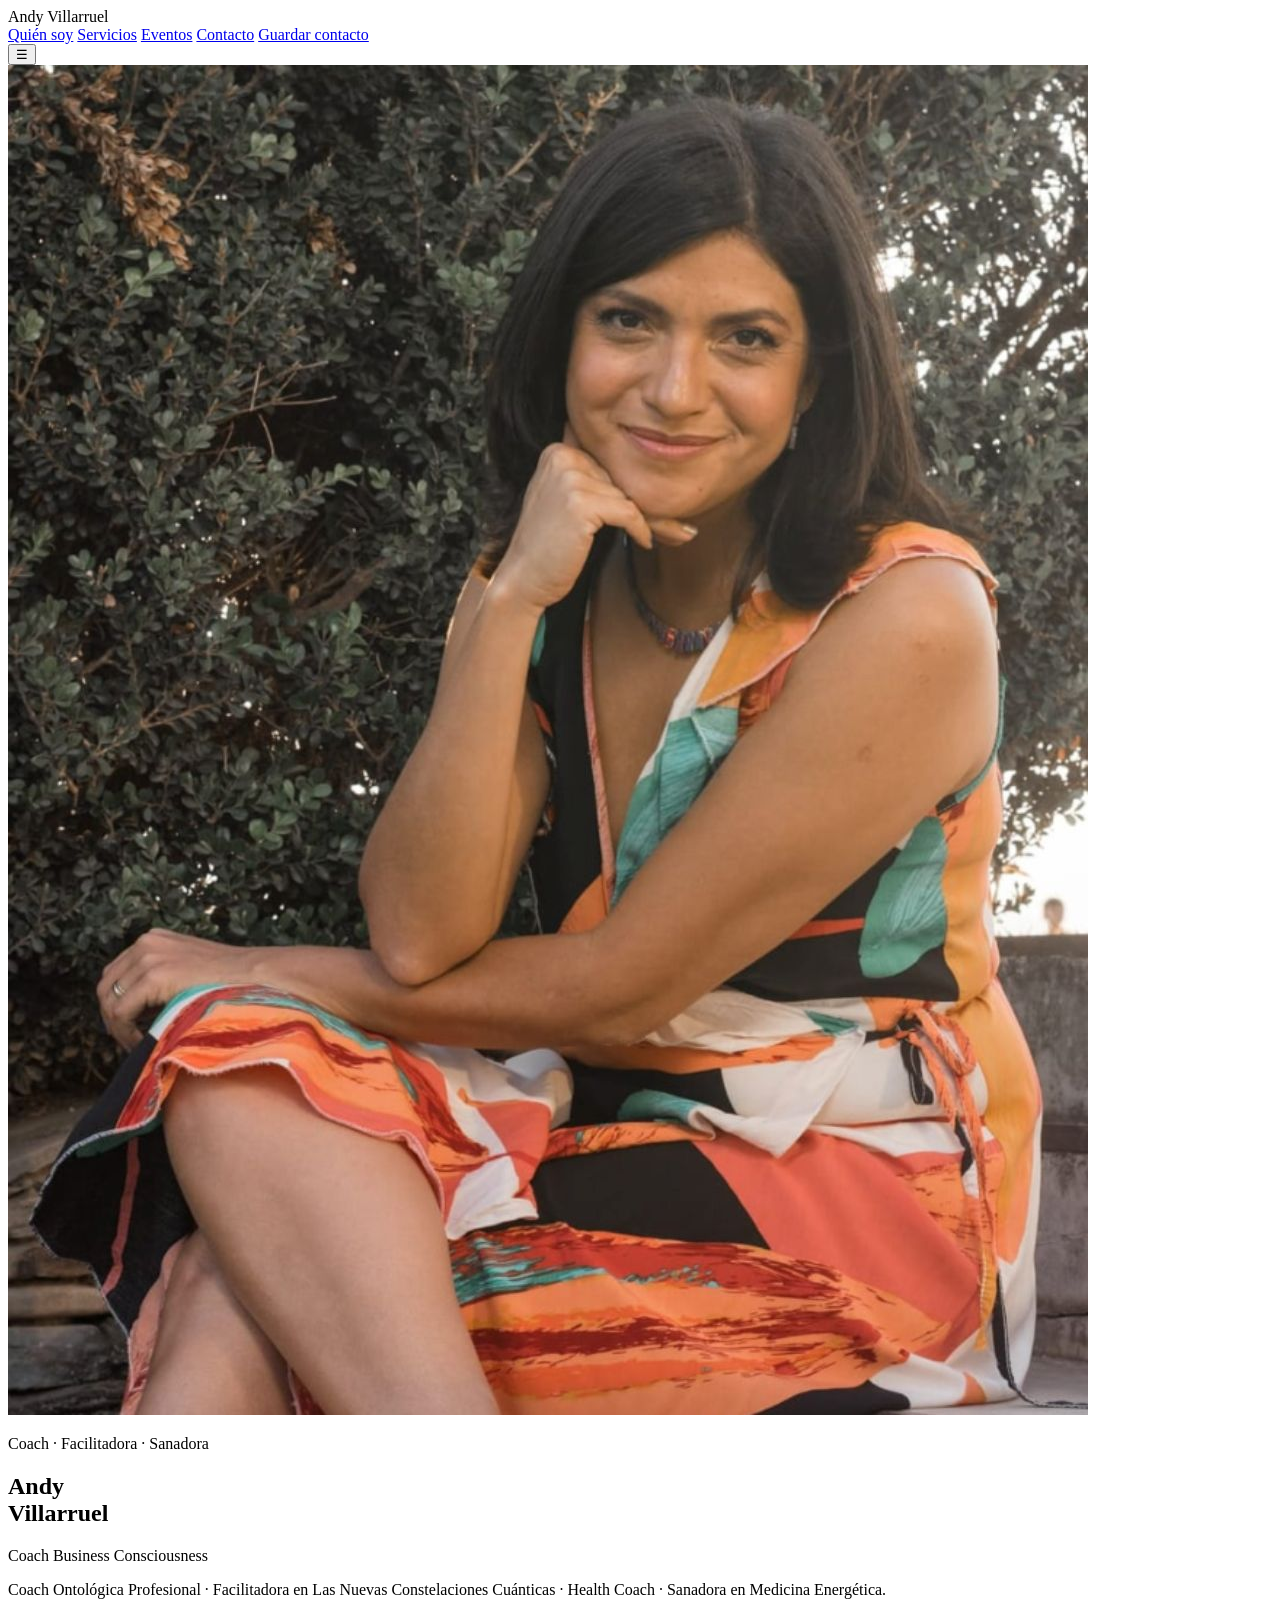
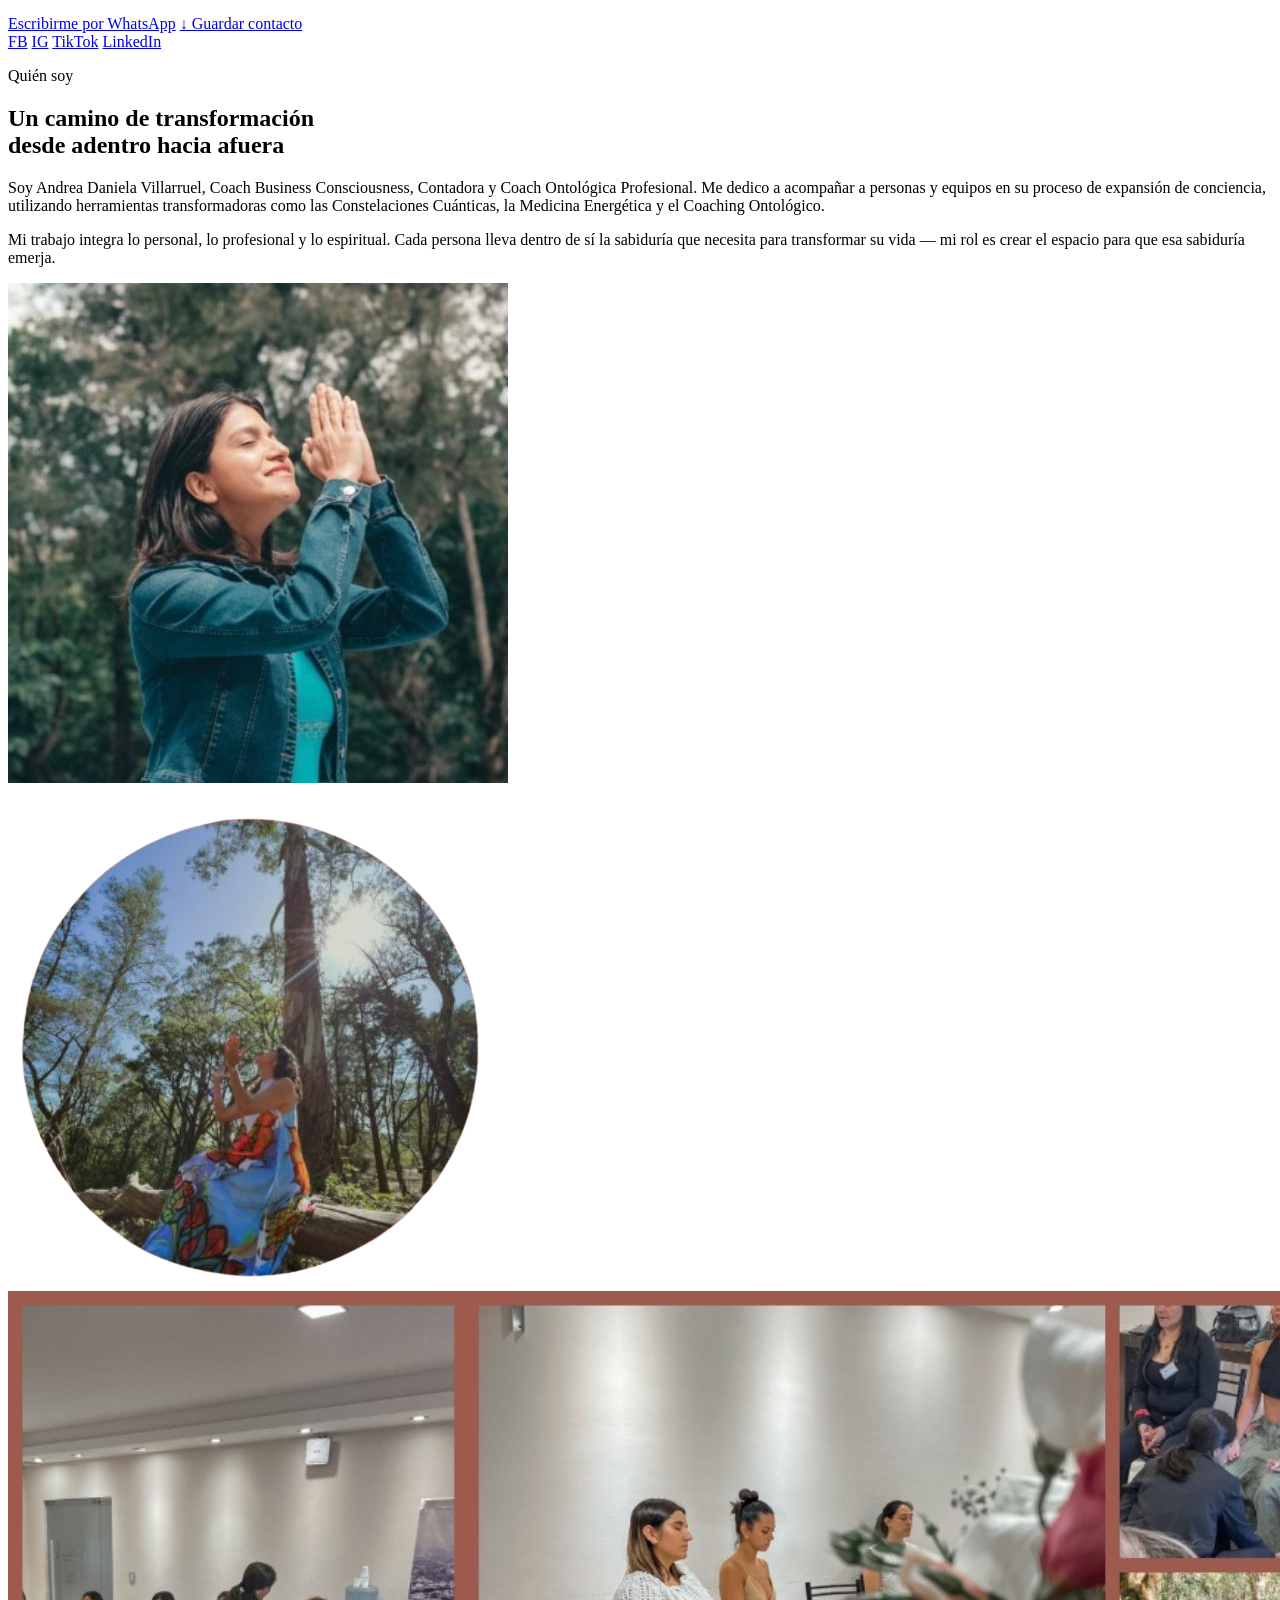
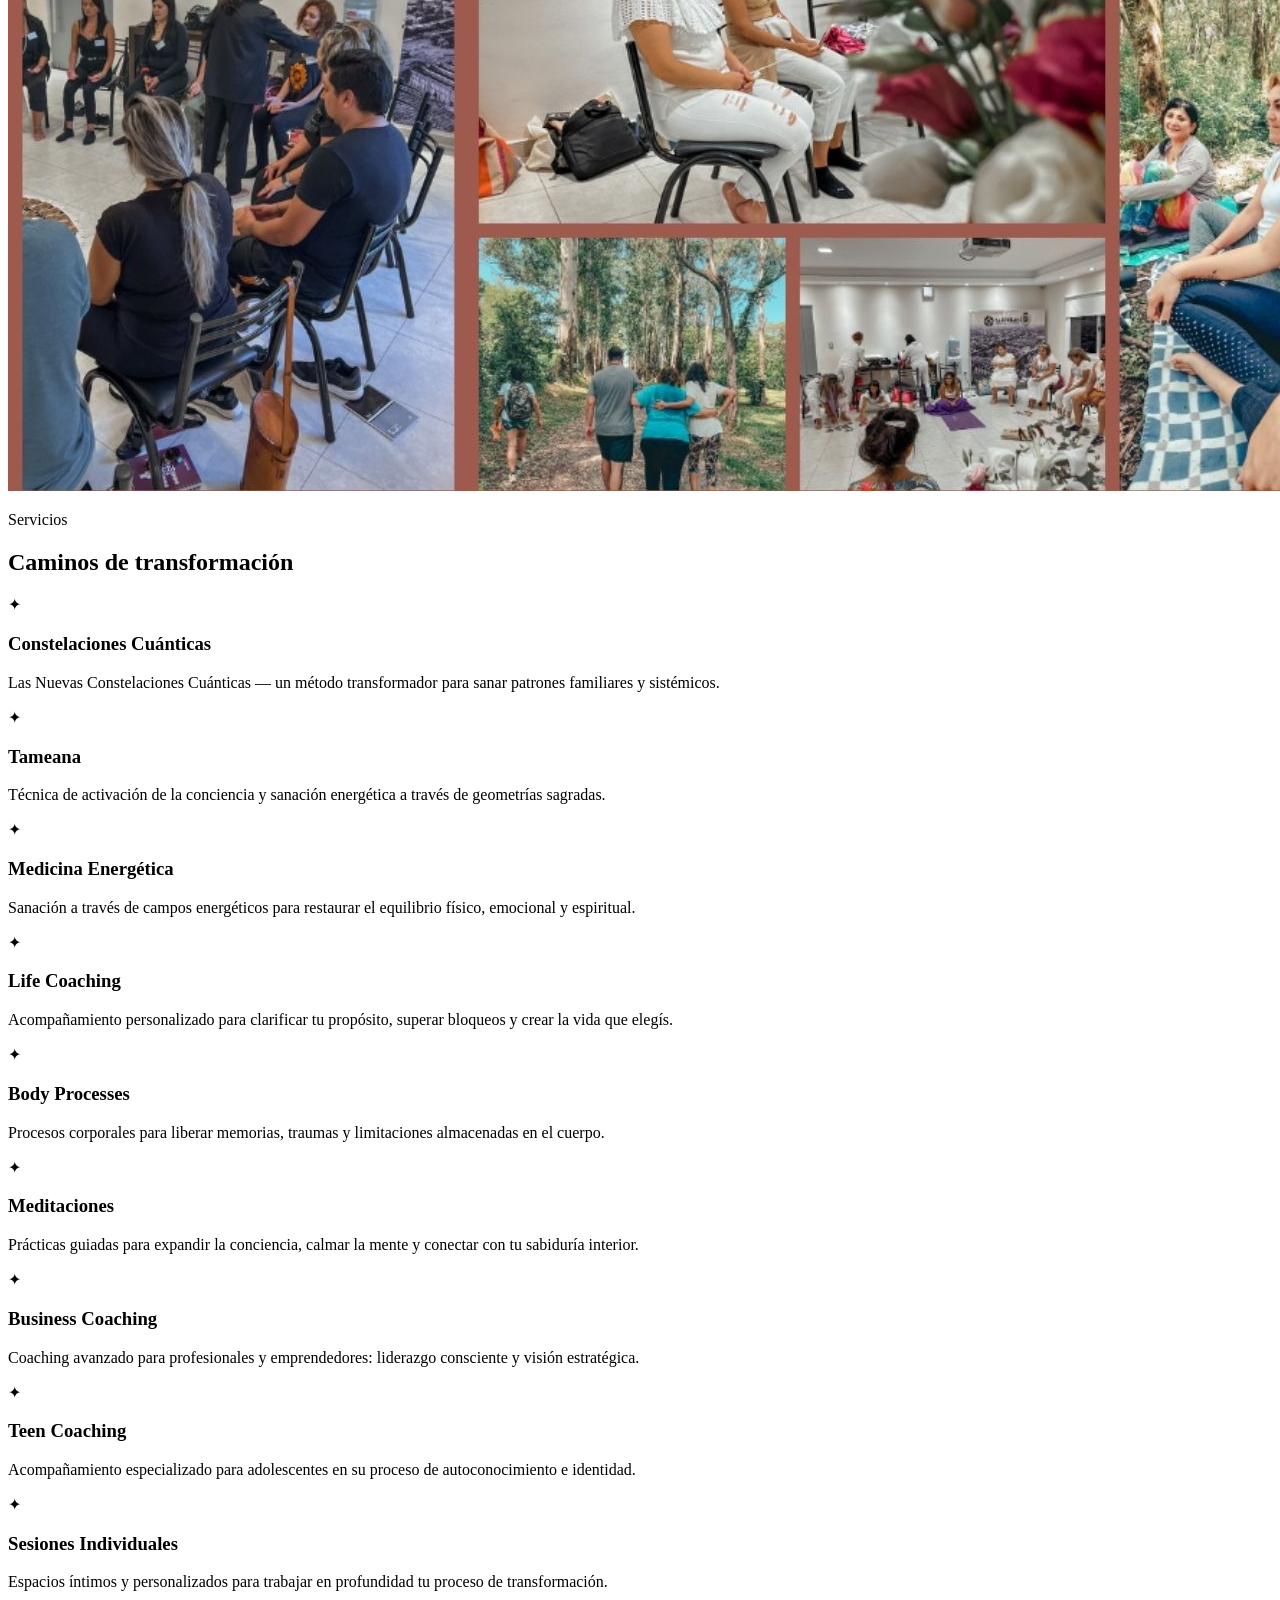
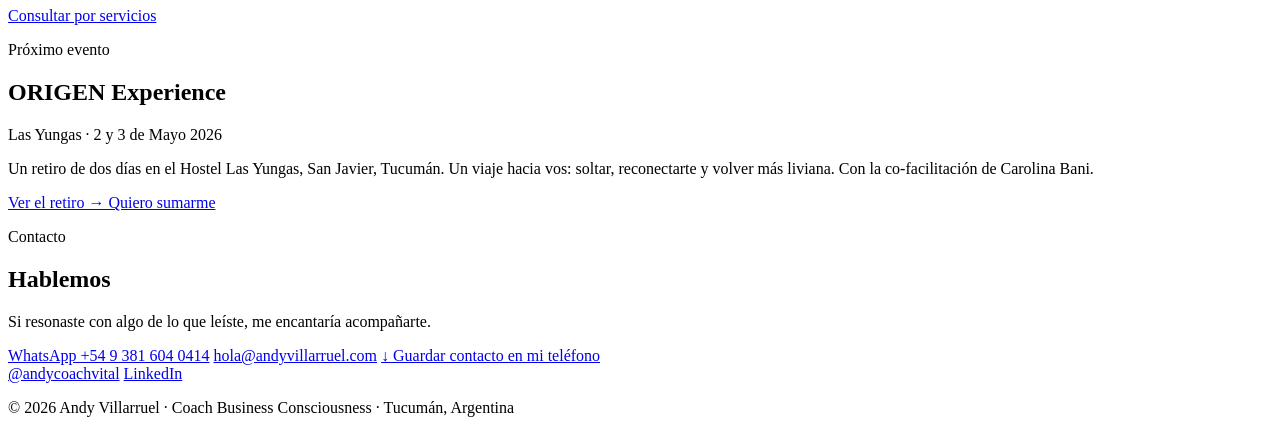
==== andy-b.html @ 5062998f "fix: corregir URL de LinkedIn (doble r en villarruel) Co-Authored-By: Claude Sonnet 4.6 <noreply@ant" ====
<!DOCTYPE html>
<html lang="es">
<head>
  <meta charset="UTF-8" />
  <meta name="viewport" content="width=device-width, initial-scale=1.0" />
  <title>Andy Villarruel · Coach Business Consciousness</title>
  <meta name="description" content="Coach Ontológica Profesional, Facilitadora en Constelaciones Cuánticas, Health Coach y Sanadora en Medicina Energética. Tucumán, Argentina." />
  <link rel="icon" type="image/png" href="logo.png" />
  <link rel="preconnect" href="https://fonts.googleapis.com" />
  <link rel="preconnect" href="https://fonts.gstatic.com" crossorigin />
  <link href="https://fonts.googleapis.com/css2?family=Cormorant+Garamond:ital,wght@0,300;0,400;0,500;1,300;1,400&family=Montserrat:wght@300;400;500;600&display=swap" rel="stylesheet" />
  <link rel="stylesheet" href="style-b.css" />
</head>
<body>

  <!-- NAV -->
  <nav class="nav">
    <span class="nav-logo">Andy Villarruel</span>
    <div class="nav-links">
      <a href="#quien">Quién soy</a>
      <a href="#servicios">Servicios</a>
      <a href="#eventos">Eventos</a>
      <a href="#contacto">Contacto</a>
      <a href="https://experiencias.andyvillarruel.com/api/vcf" download="Andy_Villarruel.vcf" class="nav-cta">Guardar contacto</a>
    </div>
    <button class="nav-toggle" onclick="toggleMenu()" aria-label="Menú">☰</button>
  </nav>

  <!-- HERO: foto grande a la izquierda -->
  <section class="hero">
    <div class="hero-photo">
      <img src="andy.jpg" alt="Andy Villarruel" />
    </div>
    <div class="hero-content">
      <p class="label">Coach · Facilitadora · Sanadora</p>
      <h1>Andy<br>Villarruel</h1>
      <p class="hero-subtitle">Coach Business Consciousness</p>
      <div class="divider"></div>
      <p class="hero-bio">
        Coach Ontológica Profesional · Facilitadora en Las Nuevas Constelaciones Cuánticas · Health Coach · Sanadora en Medicina Energética.
      </p>
      <div class="hero-ctas">
        <a href="https://wa.me/543816040414" target="_blank" rel="noopener" class="btn-primary">Escribirme por WhatsApp</a>
        <a href="https://experiencias.andyvillarruel.com/api/vcf" download="Andy_Villarruel.vcf" class="btn-secondary">↓ Guardar contacto</a>
      </div>
      <div class="hero-socials">
        <a href="https://www.facebook.com/advillarruel" target="_blank" rel="noopener" class="social-pill">FB</a>
        <a href="https://instagram.com/andycoachvital" target="_blank" rel="noopener" class="social-pill">IG</a>
        <a href="https://www.tiktok.com/@andycoachvital" target="_blank" rel="noopener" class="social-pill">TikTok</a>
        <a href="https://www.linkedin.com/in/andrea-villarruel-45159b17/" target="_blank" rel="noopener" class="social-pill">LinkedIn</a>
      </div>
    </div>
  </section>

  <!-- QUIÉN SOY -->
  <section class="section section-white" id="quien">
    <div class="container">
      <p class="label gold">Quién soy</p>
      <h2>Un camino de transformación<br>desde adentro hacia afuera</h2>
      <div class="divider centered"></div>
      <p class="text-body">
        Soy Andrea Daniela Villarruel, Coach Business Consciousness, Contadora y Coach Ontológica Profesional. Me dedico a acompañar a personas y equipos en su proceso de expansión de conciencia, utilizando herramientas transformadoras como las Constelaciones Cuánticas, la Medicina Energética y el Coaching Ontológico.
      </p>
      <p class="text-body">
        Mi trabajo integra lo personal, lo profesional y lo espiritual. Cada persona lleva dentro de sí la sabiduría que necesita para transformar su vida — mi rol es crear el espacio para que esa sabiduría emerja.
      </p>
      <div class="gallery">
        <div class="gallery-item"><img src="andy-1.jpg" alt="Andy Villarruel" /></div>
        <div class="gallery-item"><img src="andy-2.png" alt="Andy Villarruel" /></div>
        <div class="gallery-item"><img src="andy-3.jpg" alt="Andy Villarruel" /></div>
      </div>
    </div>
  </section>

  <!-- SERVICIOS -->
  <section class="section section-cream" id="servicios">
    <div class="container">
      <p class="label gold">Servicios</p>
      <h2>Caminos de transformación</h2>
      <div class="services-grid">
        <div class="service-card"><span class="service-icon">✦</span><h3>Constelaciones Cuánticas</h3><p>Las Nuevas Constelaciones Cuánticas — un método transformador para sanar patrones familiares y sistémicos.</p></div>
        <div class="service-card"><span class="service-icon">✦</span><h3>Tameana</h3><p>Técnica de activación de la conciencia y sanación energética a través de geometrías sagradas.</p></div>
        <div class="service-card"><span class="service-icon">✦</span><h3>Medicina Energética</h3><p>Sanación a través de campos energéticos para restaurar el equilibrio físico, emocional y espiritual.</p></div>
        <div class="service-card"><span class="service-icon">✦</span><h3>Life Coaching</h3><p>Acompañamiento personalizado para clarificar tu propósito, superar bloqueos y crear la vida que elegís.</p></div>
        <div class="service-card"><span class="service-icon">✦</span><h3>Body Processes</h3><p>Procesos corporales para liberar memorias, traumas y limitaciones almacenadas en el cuerpo.</p></div>
        <div class="service-card"><span class="service-icon">✦</span><h3>Meditaciones</h3><p>Prácticas guiadas para expandir la conciencia, calmar la mente y conectar con tu sabiduría interior.</p></div>
        <div class="service-card"><span class="service-icon">✦</span><h3>Business Coaching</h3><p>Coaching avanzado para profesionales y emprendedores: liderazgo consciente y visión estratégica.</p></div>
        <div class="service-card"><span class="service-icon">✦</span><h3>Teen Coaching</h3><p>Acompañamiento especializado para adolescentes en su proceso de autoconocimiento e identidad.</p></div>
        <div class="service-card"><span class="service-icon">✦</span><h3>Sesiones Individuales</h3><p>Espacios íntimos y personalizados para trabajar en profundidad tu proceso de transformación.</p></div>
      </div>
      <div class="text-center">
        <a href="https://wa.me/543816040414?text=Hola%20Andy%2C%20me%20gustaría%20saber%20más%20sobre%20tus%20servicios" target="_blank" rel="noopener" class="btn-primary">Consultar por servicios</a>
      </div>
    </div>
  </section>

  <!-- EVENTOS -->
  <section class="section section-dark" id="eventos">
    <div class="container text-center">
      <p class="label rose">Próximo evento</p>
      <h2 class="h2-light">ORIGEN Experience</h2>
      <p class="event-date">Las Yungas · 2 y 3 de Mayo 2026</p>
      <div class="divider centered light-divider"></div>
      <p class="text-body light-text">Un retiro de dos días en el Hostel Las Yungas, San Javier, Tucumán. Un viaje hacia vos: soltar, reconectarte y volver más liviana. Con la co-facilitación de Carolina Bani.</p>
      <a href="https://experiencias.andyvillarruel.com/origen-yungas" class="btn-light">Ver el retiro → Quiero sumarme</a>
    </div>
  </section>

  <!-- CONTACTO -->
  <section class="section section-white" id="contacto">
    <div class="container text-center">
      <p class="label gold">Contacto</p>
      <h2>Hablemos</h2>
      <p class="text-body">Si resonaste con algo de lo que leíste, me encantaría acompañarte.</p>
      <div class="contact-btns">
        <a href="https://wa.me/543816040414" target="_blank" rel="noopener" class="btn-primary">WhatsApp +54 9 381 604 0414</a>
        <a href="mailto:hola@andyvillarruel.com" class="btn-secondary">hola@andyvillarruel.com</a>
        <a href="https://experiencias.andyvillarruel.com/api/vcf" download="Andy_Villarruel.vcf" class="btn-gold">↓ Guardar contacto en mi teléfono</a>
      </div>
      <div class="social-links">
        <a href="https://instagram.com/andycoachvital" target="_blank" rel="noopener">@andycoachvital</a>
        <a href="https://www.linkedin.com/in/andrea-villarruel-45159b17/" target="_blank" rel="noopener">LinkedIn</a>
      </div>
    </div>
  </section>

  <footer class="footer">
    <p>© 2026 Andy Villarruel · Coach Business Consciousness · Tucumán, Argentina</p>
  </footer>

  <script>
    function toggleMenu() { document.querySelector('.nav-links').classList.toggle('open'); }
    document.querySelectorAll('.nav-links a').forEach(function(a) {
      a.addEventListener('click', function() { document.querySelector('.nav-links').classList.remove('open'); });
    });
  </script>
</body>
</html>
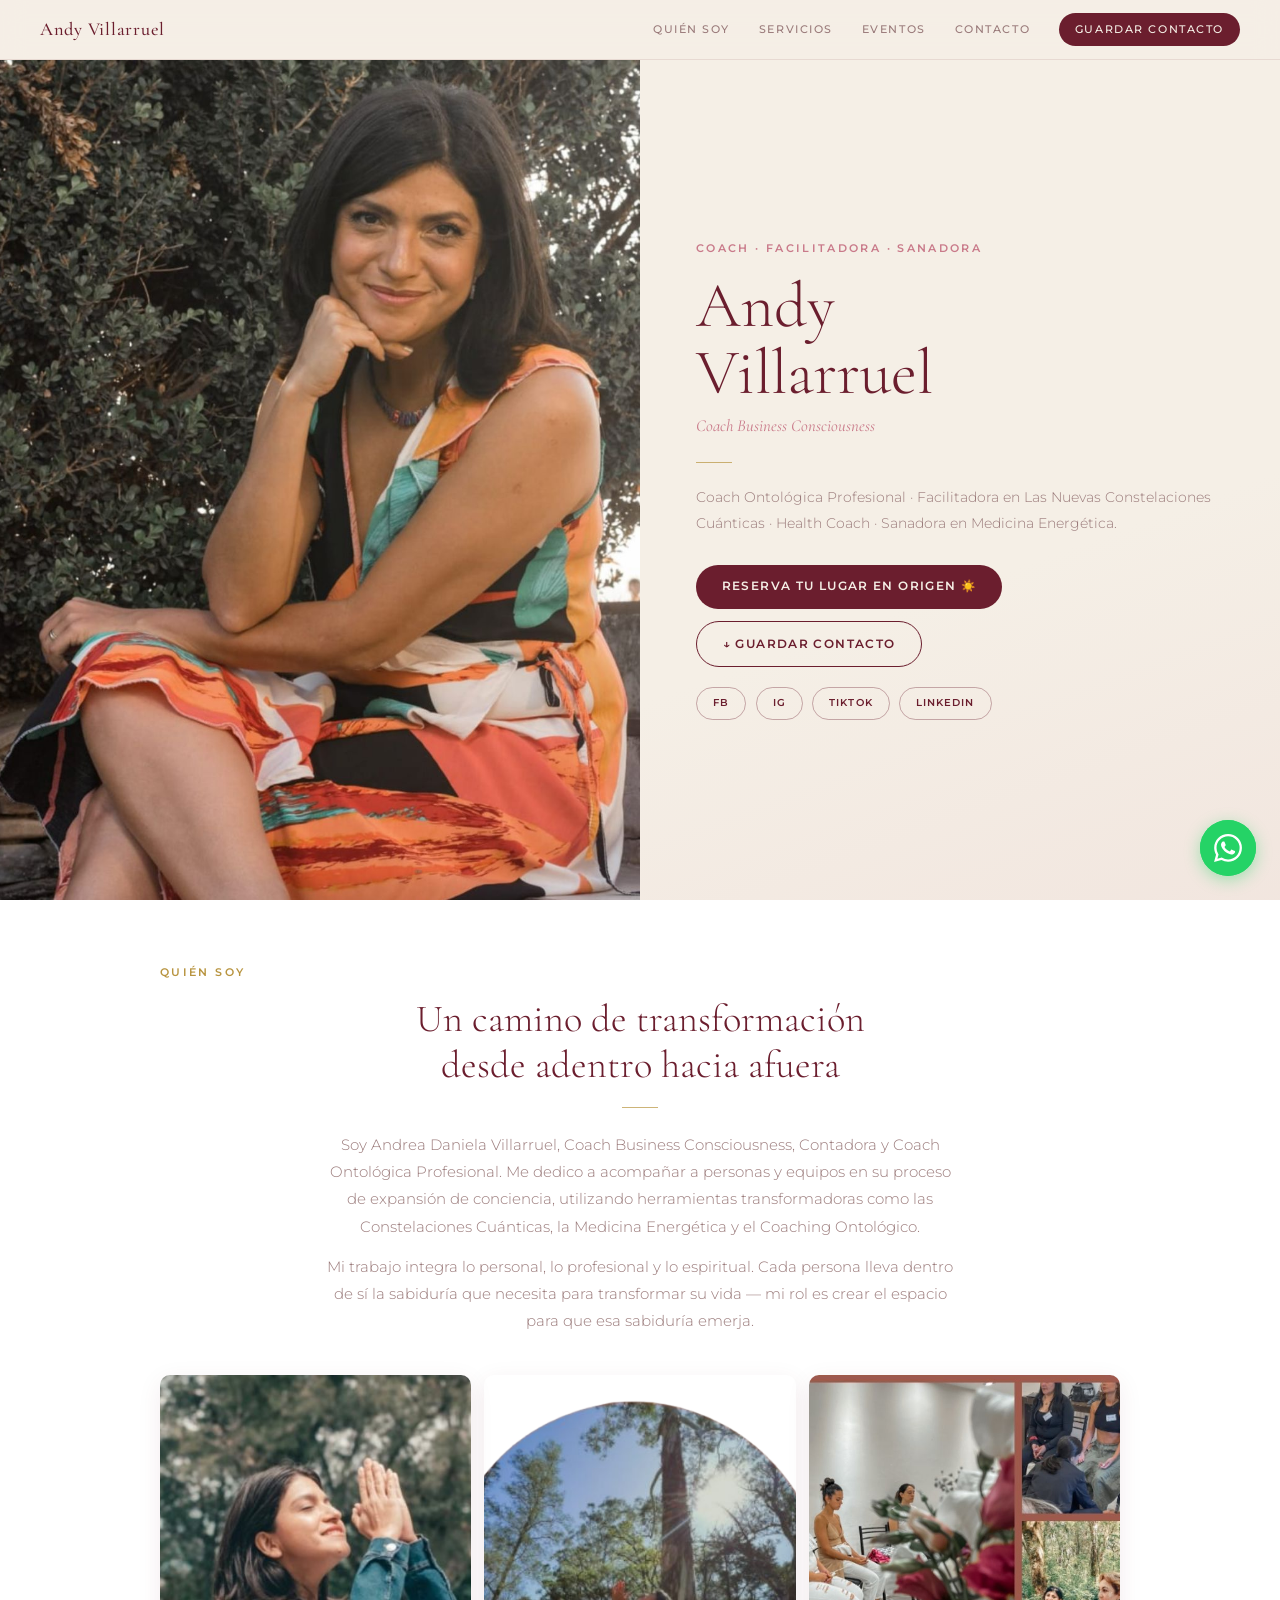
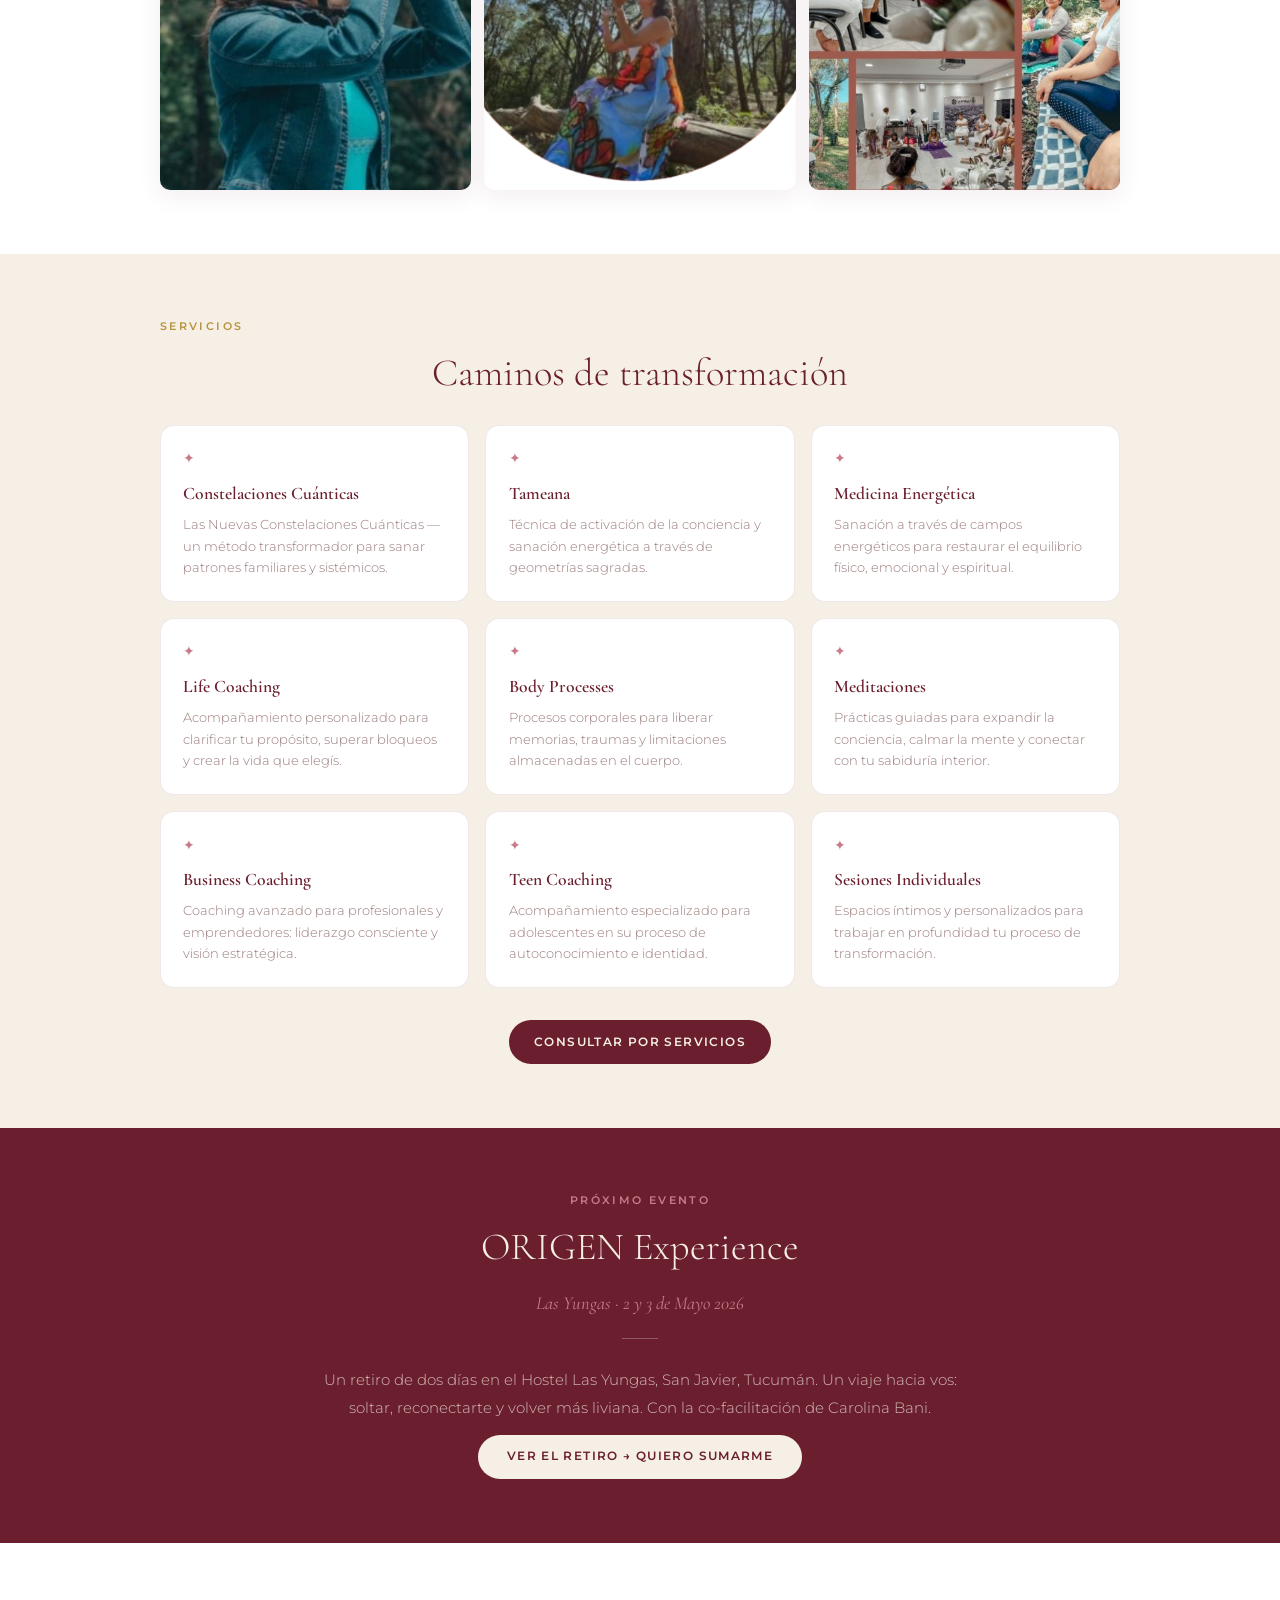
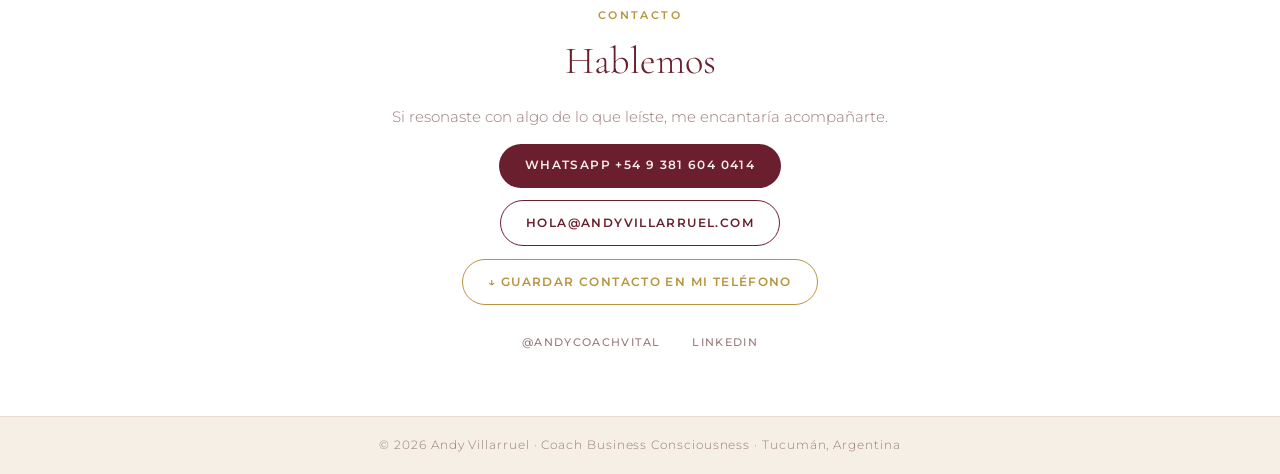
==== commit f65c2fd3: "feat: botón flotante WhatsApp + barra de anuncio ORIGEN Experience - Agrega botón flotante WA (esqui" ====
--- a/andy-b.html
+++ b/andy-b.html
@@ -40,7 +40,7 @@
         Coach Ontológica Profesional · Facilitadora en Las Nuevas Constelaciones Cuánticas · Health Coach · Sanadora en Medicina Energética.
       </p>
       <div class="hero-ctas">
-        <a href="https://wa.me/543816040414" target="_blank" rel="noopener" class="btn-primary">Escribirme por WhatsApp</a>
+        <a href="https://experiencias.andyvillarruel.com/origen-yungas" class="btn-primary">Reserva tu lugar en ORIGEN ☀️</a>
         <a href="https://experiencias.andyvillarruel.com/api/vcf" download="Andy_Villarruel.vcf" class="btn-secondary">↓ Guardar contacto</a>
       </div>
       <div class="hero-socials">
@@ -134,5 +134,10 @@
       a.addEventListener('click', function() { document.querySelector('.nav-links').classList.remove('open'); });
     });
   </script>
+
+  <!-- WhatsApp flotante -->
+  <a href="https://wa.me/543816040414" target="_blank" rel="noopener" class="wa-float" aria-label="Escribirme por WhatsApp">
+    <svg xmlns="http://www.w3.org/2000/svg" viewBox="0 0 24 24" fill="white" width="28" height="28"><path d="M17.472 14.382c-.297-.149-1.758-.867-2.03-.967-.273-.099-.471-.148-.67.15-.197.297-.767.966-.94 1.164-.173.199-.347.223-.644.075-.297-.15-1.255-.463-2.39-1.475-.883-.788-1.48-1.761-1.653-2.059-.173-.297-.018-.458.13-.606.134-.133.298-.347.446-.52.149-.174.198-.298.298-.497.099-.198.05-.371-.025-.52-.075-.149-.669-1.612-.916-2.207-.242-.579-.487-.5-.669-.51-.173-.008-.371-.01-.57-.01-.198 0-.52.074-.792.372-.272.297-1.04 1.016-1.04 2.479 0 1.462 1.065 2.875 1.213 3.074.149.198 2.096 3.2 5.077 4.487.709.306 1.262.489 1.694.625.712.227 1.36.195 1.871.118.571-.085 1.758-.719 2.006-1.413.248-.694.248-1.289.173-1.413-.074-.124-.272-.198-.57-.347m-5.421 7.403h-.004a9.87 9.87 0 01-5.031-1.378l-.361-.214-3.741.982.998-3.648-.235-.374a9.86 9.86 0 01-1.51-5.26c.001-5.45 4.436-9.884 9.888-9.884 2.64 0 5.122 1.03 6.988 2.898a9.825 9.825 0 012.893 6.994c-.003 5.45-4.437 9.884-9.885 9.884m8.413-18.297A11.815 11.815 0 0012.05 0C5.495 0 .16 5.335.157 11.892c0 2.096.547 4.142 1.588 5.945L.057 24l6.305-1.654a11.882 11.882 0 005.683 1.448h.005c6.554 0 11.89-5.335 11.893-11.893a11.821 11.821 0 00-3.48-8.413z"/></svg>
+  </a>
 </body>
 </html>
--- a/style-b.css
+++ b/style-b.css
@@ -0,0 +1,167 @@
+:root {
+  --borde: #6B1E2E;
+  --rosa: #C97A8A;
+  --dorado: #B8943F;
+  --crema: #F5EFE6;
+  --texto: #2c1810;
+  --suave: #9a7a7a;
+  --font-display: 'Cormorant Garamond', serif;
+  --font-body: 'Montserrat', sans-serif;
+}
+
+*, *::before, *::after { box-sizing: border-box; margin: 0; padding: 0; }
+html { scroll-behavior: smooth; }
+body { font-family: var(--font-body); background: var(--crema); color: var(--texto); line-height: 1.6; overflow-x: hidden; }
+img { max-width: 100%; display: block; }
+a { text-decoration: none; }
+
+/* ── NAV ── */
+.nav {
+  position: sticky; top: 0; z-index: 100;
+  background: rgba(245,239,230,0.94); backdrop-filter: blur(12px);
+  border-bottom: 1px solid rgba(107,30,46,0.1);
+  padding: 0 2.5rem;
+  display: flex; align-items: center; justify-content: space-between;
+  height: 60px;
+}
+.nav-logo { font-family: var(--font-display); font-size: 1.15rem; font-weight: 500; color: var(--borde); letter-spacing: 0.04em; }
+.nav-links { display: flex; align-items: center; gap: 1.8rem; }
+.nav-links a { font-size: 0.7rem; letter-spacing: 0.14em; text-transform: uppercase; color: var(--suave); font-weight: 500; transition: color 0.2s; }
+.nav-links a:hover { color: var(--borde); }
+.nav-cta { background: var(--borde) !important; color: var(--crema) !important; padding: 0.45rem 1rem; border-radius: 100px; }
+.nav-toggle { display: none; background: none; border: none; font-size: 1.3rem; cursor: pointer; color: var(--borde); }
+
+/* ── HERO: foto grande split ── */
+.hero {
+  display: grid;
+  grid-template-columns: 1fr 1fr;
+  min-height: calc(100svh - 60px);
+}
+.hero-photo {
+  position: relative;
+  overflow: hidden;
+}
+.hero-photo img {
+  position: absolute; inset: 0;
+  width: 100%; height: 100%;
+  object-fit: cover; object-position: center top;
+}
+.hero-content {
+  display: flex; flex-direction: column; justify-content: center;
+  padding: 4rem 3.5rem;
+  background: linear-gradient(160deg, var(--crema) 60%, rgba(201,122,138,0.08) 100%);
+}
+
+/* ── TIPOGRAFÍA ── */
+.label { font-size: 0.67rem; letter-spacing: 0.22em; text-transform: uppercase; color: var(--rosa); font-weight: 600; margin-bottom: 0.9rem; display: block; }
+.label.gold { color: var(--dorado); }
+.label.rose { color: var(--rosa); }
+
+h1 { font-family: var(--font-display); font-size: clamp(2.8rem, 5vw, 4.2rem); font-weight: 300; line-height: 1.05; color: var(--borde); margin-bottom: 0.4rem; }
+h2 { font-family: var(--font-display); font-size: clamp(1.7rem, 3vw, 2.6rem); font-weight: 300; line-height: 1.2; color: var(--borde); margin-bottom: 1.2rem; text-align: center; }
+h2.h2-light { color: var(--crema); }
+h3 { font-family: var(--font-display); font-size: 1.1rem; font-weight: 600; color: var(--borde); margin-bottom: 0.4rem; }
+
+.hero-subtitle { font-family: var(--font-display); font-size: 1.05rem; font-style: italic; color: var(--rosa); margin-bottom: 1.4rem; }
+.hero-bio { font-size: 0.85rem; line-height: 1.85; color: var(--suave); font-weight: 300; margin-bottom: 1.8rem; }
+.text-body { font-size: 0.92rem; line-height: 1.85; color: var(--suave); font-weight: 300; text-align: center; margin-bottom: 0.8rem; max-width: 640px; margin-left: auto; margin-right: auto; }
+
+.divider { width: 36px; height: 1px; background: var(--dorado); opacity: 0.7; margin-bottom: 1.4rem; }
+.divider.centered { margin: 0 auto 1.5rem; }
+.divider.light-divider { background: rgba(245,239,230,0.4); margin: 1.2rem auto 1.8rem; }
+
+/* ── BOTONES ── */
+.btn-primary { display: inline-block; font-size: 0.72rem; font-weight: 600; letter-spacing: 0.12em; text-transform: uppercase; color: var(--crema); background: var(--borde); padding: 0.8rem 1.6rem; border-radius: 100px; transition: opacity 0.2s; }
+.btn-primary:hover { opacity: 0.85; }
+.btn-secondary { display: inline-block; font-size: 0.72rem; font-weight: 600; letter-spacing: 0.12em; text-transform: uppercase; color: var(--borde); border: 1.5px solid var(--borde); padding: 0.8rem 1.6rem; border-radius: 100px; transition: background 0.2s, color 0.2s; }
+.btn-secondary:hover { background: var(--borde); color: var(--crema); }
+.btn-gold { display: inline-block; font-size: 0.72rem; font-weight: 600; letter-spacing: 0.12em; text-transform: uppercase; color: var(--dorado); border: 1.5px solid var(--dorado); padding: 0.8rem 1.6rem; border-radius: 100px; transition: background 0.2s, color 0.2s; }
+.btn-gold:hover { background: var(--dorado); color: var(--crema); }
+.btn-light { display: inline-block; font-size: 0.72rem; font-weight: 600; letter-spacing: 0.12em; text-transform: uppercase; color: var(--borde); background: var(--crema); padding: 0.8rem 1.8rem; border-radius: 100px; transition: opacity 0.2s; }
+.btn-light:hover { opacity: 0.85; }
+.hero-ctas { display: flex; gap: 0.8rem; flex-wrap: wrap; }
+.hero-socials { display: flex; gap: 0.6rem; flex-wrap: wrap; margin-top: 1.2rem; }
+.social-pill { display: inline-block; font-size: 0.65rem; font-weight: 600; letter-spacing: 0.1em; text-transform: uppercase; color: var(--borde); border: 1.5px solid rgba(107,30,46,0.35); padding: 0.45rem 1rem; border-radius: 100px; transition: background 0.2s, color 0.2s; }
+.social-pill:hover { background: var(--borde); color: var(--crema); }
+
+/* ── SECCIONES ── */
+.section { padding: 4rem 2rem; }
+.section-white { background: #fff; }
+.section-cream { background: var(--crema); }
+.section-dark { background: var(--borde); }
+.container { max-width: 960px; margin: 0 auto; }
+.text-center { text-align: center; }
+
+/* ── GALERÍA ── */
+.gallery { display: grid; grid-template-columns: repeat(3, 1fr); gap: 0.8rem; margin-top: 2.5rem; }
+.gallery-item { border-radius: 10px; overflow: hidden; aspect-ratio: 3/4; box-shadow: 0 6px 24px rgba(107,30,46,0.08); }
+.gallery-item img { width: 100%; height: 100%; object-fit: cover; object-position: center top; }
+
+/* ── SERVICIOS ── */
+.services-grid { display: grid; grid-template-columns: repeat(auto-fill, minmax(280px, 1fr)); gap: 1rem; margin: 1.8rem 0 2rem; }
+.service-card { background: #fff; border: 1px solid rgba(107,30,46,0.1); border-radius: 14px; padding: 1.4rem; }
+.service-icon { display: block; color: var(--rosa); font-size: 0.85rem; margin-bottom: 0.6rem; }
+.service-card p { font-size: 0.79rem; line-height: 1.7; color: var(--suave); font-weight: 300; }
+
+/* ── EVENTOS ── */
+.event-date { font-family: var(--font-display); font-size: 1.15rem; font-style: italic; color: var(--rosa); margin-bottom: 1.2rem; }
+.light-text { color: rgba(245,239,230,0.75) !important; }
+
+/* ── CONTACTO ── */
+.contact-btns { display: flex; flex-direction: column; align-items: center; gap: 0.8rem; margin-bottom: 1.8rem; }
+.contact-btns a { min-width: 280px; text-align: center; }
+.social-links { display: flex; gap: 2rem; justify-content: center; margin-top: 1.2rem; }
+.social-links a { font-size: 0.7rem; letter-spacing: 0.12em; text-transform: uppercase; color: var(--suave); font-weight: 500; transition: color 0.2s; }
+.social-links a:hover { color: var(--borde); }
+
+/* ── FOOTER ── */
+.footer { background: var(--crema); border-top: 1px solid rgba(107,30,46,0.1); padding: 1.2rem 2rem; text-align: center; font-size: 0.72rem; letter-spacing: 0.08em; color: var(--suave); font-weight: 300; }
+
+/* ── RESPONSIVE ── */
+@media (max-width: 768px) {
+  .hero { grid-template-columns: 1fr; }
+  .hero-photo { height: 70vw; max-height: 420px; position: relative; }
+  .hero-photo img { position: absolute; }
+  .hero-content { padding: 2.5rem 1.5rem; text-align: center; }
+  .divider { margin-left: auto; margin-right: auto; }
+  .hero-ctas { justify-content: center; }
+  .nav-links { display: none; flex-direction: column; position: absolute; top: 60px; left: 0; right: 0; background: rgba(245,239,230,0.98); padding: 1.5rem 2rem; gap: 1.2rem; border-bottom: 1px solid rgba(107,30,46,0.1); }
+  .nav-links.open { display: flex; }
+  .nav-toggle { display: block; }
+  .gallery { grid-template-columns: 1fr; }
+  .services-grid { grid-template-columns: 1fr; }
+  .section { padding: 3rem 1.2rem; }
+}
+
+
+/* ── WHATSAPP FLOTANTE ── */
+.wa-float {
+  position: fixed; bottom: 1.5rem; right: 1.5rem;
+  width: 56px; height: 56px; background: #25D366;
+  border-radius: 50%; display: flex; align-items: center; justify-content: center;
+  box-shadow: 0 4px 16px rgba(37,211,102,0.4); z-index: 999;
+  transition: transform 0.2s, box-shadow 0.2s;
+}
+.wa-float:hover { transform: scale(1.08); box-shadow: 0 6px 24px rgba(37,211,102,0.5); }
+.wa-float::before {
+  content: ""; position: absolute; width: 100%; height: 100%;
+  border-radius: 50%; background: #25D366;
+  animation: wa-pulse 2s ease-out infinite; z-index: -1;
+}
+@keyframes wa-pulse {
+  0% { transform: scale(1); opacity: 0.6; }
+  100% { transform: scale(1.6); opacity: 0; }
+}
+
+/* ── BARRA DE ANUNCIO ── */
+.announce-bar {
+  background: var(--borde);
+  text-align: center;
+  padding: 0.65rem 1rem;
+  font-size: 0.7rem;
+  letter-spacing: 0.08em;
+}
+.announce-bar a { color: var(--crema); font-weight: 400; display: block; }
+.announce-bar a strong { font-weight: 700; }
+.announce-bar a span { color: var(--dorado); font-weight: 600; }
+.announce-bar a:hover span { text-decoration: underline; text-underline-offset: 2px; }
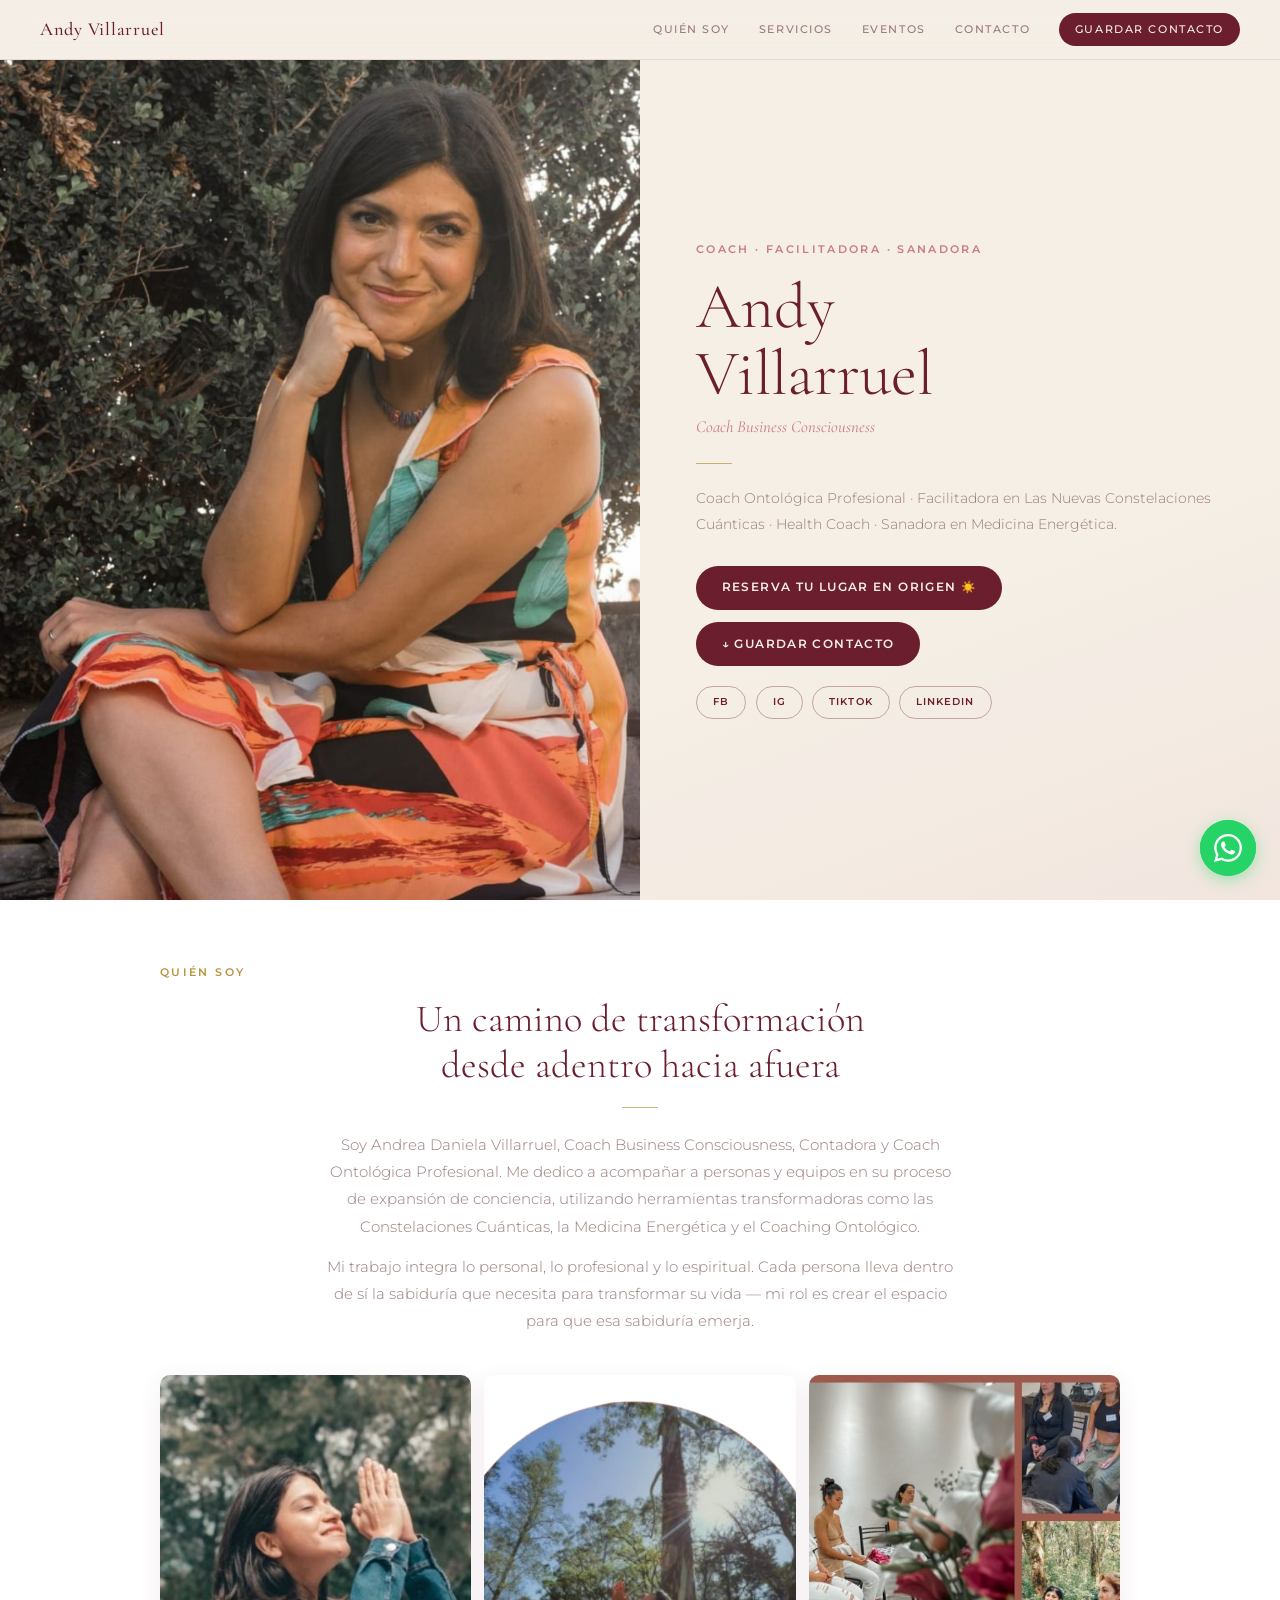
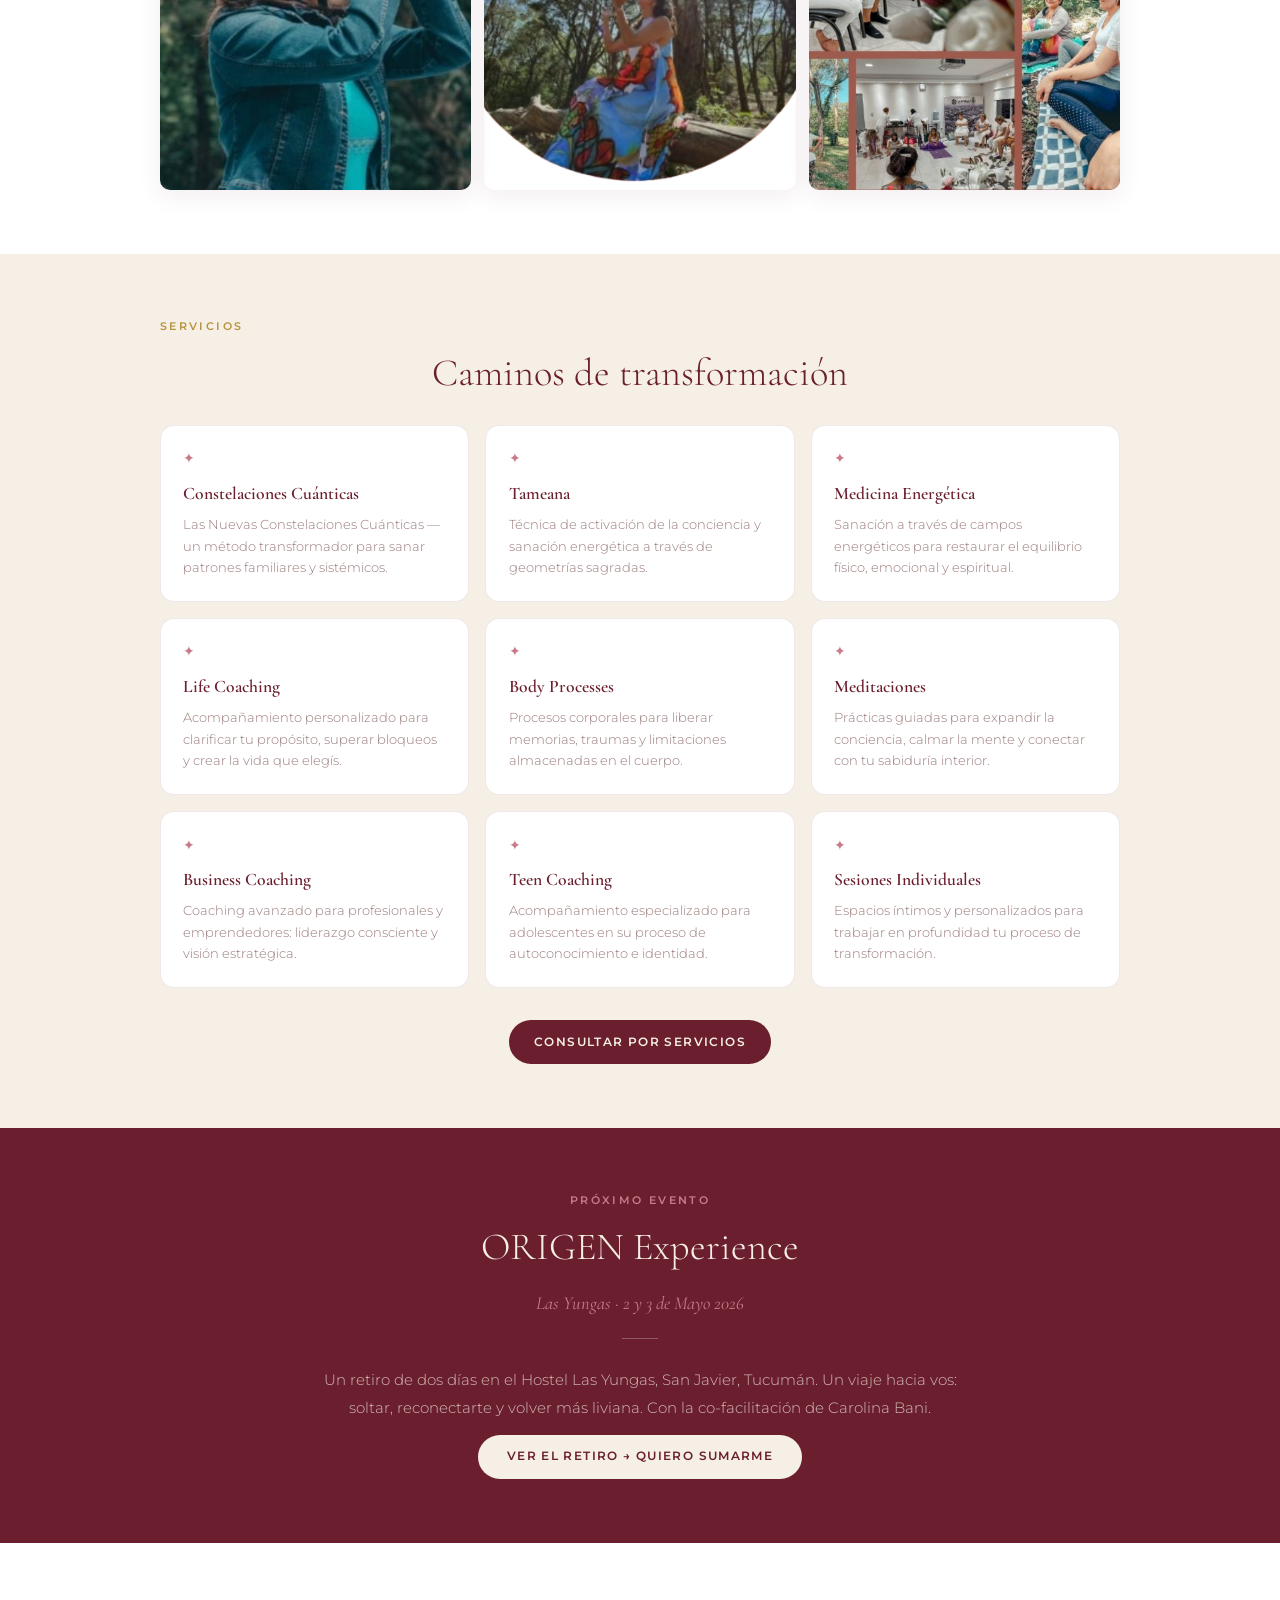
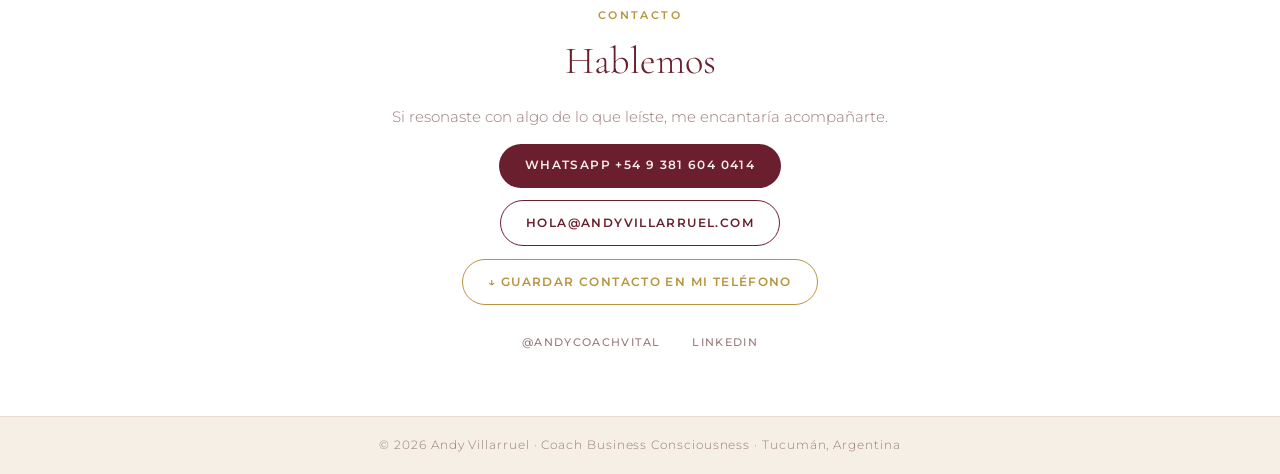
==== commit 090d3ea9: "fix: botón Guardar contacto sólido en hero de variantes B, C y D" ====
--- a/andy-b.html
+++ b/andy-b.html
@@ -41,7 +41,7 @@
       </p>
       <div class="hero-ctas">
         <a href="https://experiencias.andyvillarruel.com/origen-yungas" class="btn-primary">Reserva tu lugar en ORIGEN ☀️</a>
-        <a href="https://experiencias.andyvillarruel.com/api/vcf" download="Andy_Villarruel.vcf" class="btn-secondary">↓ Guardar contacto</a>
+        <a href="https://experiencias.andyvillarruel.com/api/vcf" download="Andy_Villarruel.vcf" class="btn-primary">↓ Guardar contacto</a>
       </div>
       <div class="hero-socials">
         <a href="https://www.facebook.com/advillarruel" target="_blank" rel="noopener" class="social-pill">FB</a>
